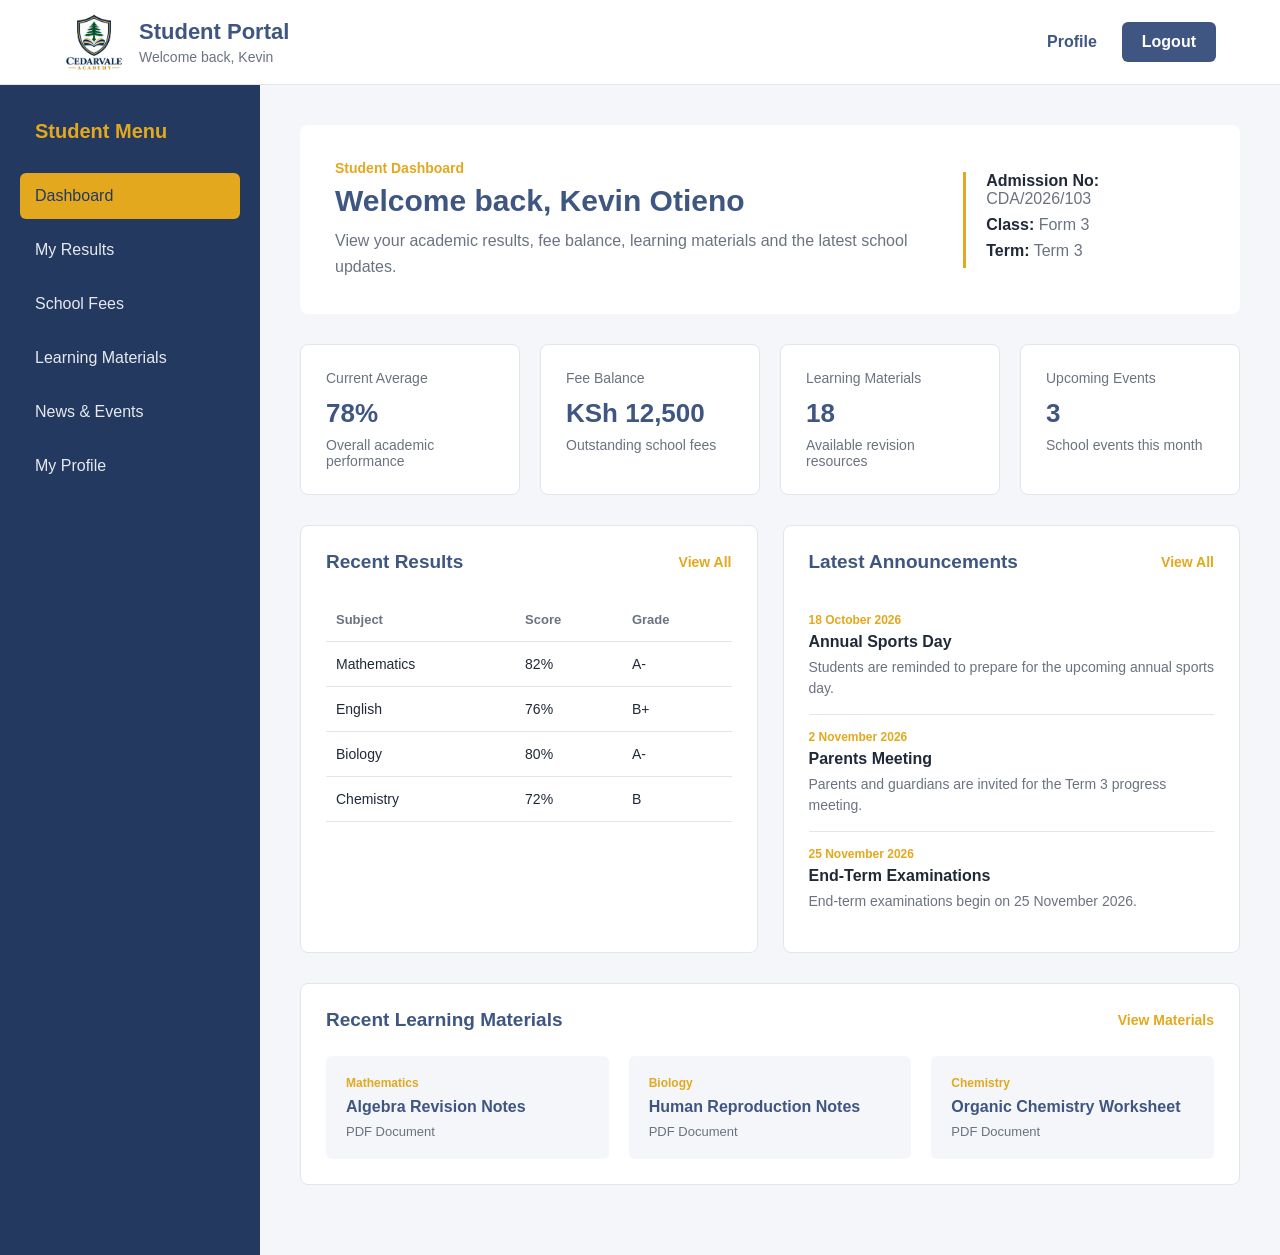
==== student-dashboard/index.html @ e0f62c04 "Build student dashboard interface" ====
<!DOCTYPE html>
<html lang="en">
<head>
    <meta charset="UTF-8">
    <meta name="viewport" content="width=device-width, initial-scale=1.0">

    <title>Student Dashboard | Cedarvale Academy</title>

    <link rel="stylesheet" href="dashboard.css">
</head>

<body>

    <header class="topbar">

        <div class="topbar__brand">
            <img
                src="../assets/logo/logo.png"
                alt="Cedarvale Academy Logo"
            >

            <div>
                <h1>Student Portal</h1>
                <p>Welcome back, Kevin</p>
            </div>
        </div>


        <div class="topbar__actions">
            <a href="#">Profile</a>
            <a href="../login/index.html" class="logout">
                Logout
            </a>
        </div>

    </header>


    <main class="dashboard">

        <!-- SIDEBAR -->

        <aside class="sidebar">

            <h2>Student Menu</h2>

            <nav class="sidebar__nav">

                <a href="#" class="sidebar__link sidebar__link--active">
                    Dashboard
                </a>

                <a href="../student-results/index.html" class="sidebar__link">
                    My Results
                </a>

                <a href="../student-fees/index.html" class="sidebar__link">
                    School Fees
                </a>

                <a href="../learning-materials/index.html" class="sidebar__link">
                    Learning Materials
                </a>

                <a href="../news/index.html" class="sidebar__link">
                    News & Events
                </a>

                <a href="#" class="sidebar__link">
                    My Profile
                </a>

            </nav>

        </aside>


        <!-- MAIN CONTENT -->

        <section class="dashboard__content">

            <div class="dashboard__welcome">

                <div>
                    <p class="dashboard__label">
                        Student Dashboard
                    </p>

                    <h2>
                        Welcome back, Kevin Otieno
                    </h2>

                    <p>
                        View your academic results, fee balance,
                        learning materials and the latest school updates.
                    </p>
                </div>

                <div class="student__info">
                    <p><strong>Admission No:</strong> CDA/2026/103</p>
                    <p><strong>Class:</strong> Form 3</p>
                    <p><strong>Term:</strong> Term 3</p>
                </div>

            </div>


            <!-- SUMMARY CARDS -->

            <div class="dashboard__cards">

                <article class="dashboard__card">

                    <p class="dashboard__card-label">
                        Current Average
                    </p>

                    <h3>78%</h3>

                    <p>
                        Overall academic performance
                    </p>

                </article>


                <article class="dashboard__card">

                    <p class="dashboard__card-label">
                        Fee Balance
                    </p>

                    <h3>KSh 12,500</h3>

                    <p>
                        Outstanding school fees
                    </p>

                </article>


                <article class="dashboard__card">

                    <p class="dashboard__card-label">
                        Learning Materials
                    </p>

                    <h3>18</h3>

                    <p>
                        Available revision resources
                    </p>

                </article>


                <article class="dashboard__card">

                    <p class="dashboard__card-label">
                        Upcoming Events
                    </p>

                    <h3>3</h3>

                    <p>
                        School events this month
                    </p>

                </article>

            </div>


            <!-- TWO COLUMN AREA -->

            <div class="dashboard__grid">

                <!-- RESULTS PREVIEW -->

                <section class="panel">

                    <div class="panel__header">
                        <h3>Recent Results</h3>

                        <a href="../student-results/index.html">
                            View All
                        </a>
                    </div>


                    <table class="results-table">

                        <thead>
                            <tr>
                                <th>Subject</th>
                                <th>Score</th>
                                <th>Grade</th>
                            </tr>
                        </thead>

                        <tbody>

                            <tr>
                                <td>Mathematics</td>
                                <td>82%</td>
                                <td>A-</td>
                            </tr>

                            <tr>
                                <td>English</td>
                                <td>76%</td>
                                <td>B+</td>
                            </tr>

                            <tr>
                                <td>Biology</td>
                                <td>80%</td>
                                <td>A-</td>
                            </tr>

                            <tr>
                                <td>Chemistry</td>
                                <td>72%</td>
                                <td>B</td>
                            </tr>

                        </tbody>

                    </table>

                </section>


                <!-- ANNOUNCEMENTS -->

                <section class="panel">

                    <div class="panel__header">
                        <h3>Latest Announcements</h3>

                        <a href="../news/index.html">
                            View All
                        </a>
                    </div>


                    <div class="announcement">

                        <p class="announcement__date">
                            18 October 2026
                        </p>

                        <h4>Annual Sports Day</h4>

                        <p>
                            Students are reminded to prepare for the upcoming
                            annual sports day.
                        </p>

                    </div>


                    <div class="announcement">

                        <p class="announcement__date">
                            2 November 2026
                        </p>

                        <h4>Parents Meeting</h4>

                        <p>
                            Parents and guardians are invited for the
                            Term 3 progress meeting.
                        </p>

                    </div>


                    <div class="announcement">

                        <p class="announcement__date">
                            25 November 2026
                        </p>

                        <h4>End-Term Examinations</h4>

                        <p>
                            End-term examinations begin on
                            25 November 2026.
                        </p>

                    </div>

                </section>

            </div>


            <!-- MATERIALS -->

            <section class="panel materials">

                <div class="panel__header">

                    <h3>Recent Learning Materials</h3>

                    <a href="../learning-materials/index.html">
                        View Materials
                    </a>

                </div>


                <div class="materials__list">

                    <div class="material">
                        <p class="material__subject">
                            Mathematics
                        </p>

                        <h4>Algebra Revision Notes</h4>

                        <p>PDF Document</p>
                    </div>


                    <div class="material">
                        <p class="material__subject">
                            Biology
                        </p>

                        <h4>Human Reproduction Notes</h4>

                        <p>PDF Document</p>
                    </div>


                    <div class="material">
                        <p class="material__subject">
                            Chemistry
                        </p>

                        <h4>Organic Chemistry Worksheet</h4>

                        <p>PDF Document</p>
                    </div>

                </div>

            </section>

        </section>

    </main>

</body>
</html>
---- student-dashboard/dashboard.css ----
* {
    margin: 0;
    padding: 0;
    box-sizing: border-box;
}


:root {
    --color-blue: #3e5681;
    --color-dark-blue: #24395f;
    --color-gold: #e3a81d;

    --color-white: #ffffff;
    --color-light: #f4f6f9;

    --color-dark: #1f2937;
    --color-grey: #6b7280;

    --color-border: #e2e5ea;
}


body {
    font-family: Arial, sans-serif;

    background-color: var(--color-light);

    color: var(--color-dark);
}


/* TOP BAR */

.topbar {
    height: 85px;

    background-color: var(--color-white);

    display: flex;
    justify-content: space-between;
    align-items: center;

    padding: 0 5%;

    border-bottom: 1px solid var(--color-border);
}


.topbar__brand {
    display: flex;
    align-items: center;

    gap: 15px;
}


.topbar__brand img {
    width: 60px;
}


.topbar__brand h1 {
    font-size: 22px;

    color: var(--color-blue);
}


.topbar__brand p {
    margin-top: 4px;

    color: var(--color-grey);

    font-size: 14px;
}


.topbar__actions {
    display: flex;
    align-items: center;

    gap: 25px;
}


.topbar__actions a {
    text-decoration: none;

    color: var(--color-blue);

    font-weight: 600;
}


.topbar__actions .logout {
    background-color: var(--color-blue);

    color: var(--color-white);

    padding: 11px 20px;

    border-radius: 6px;
}


/* DASHBOARD LAYOUT */

.dashboard {
    min-height: calc(100vh - 85px);

    display: flex;
}


/* SIDEBAR */

.sidebar {
    width: 260px;

    background-color: var(--color-dark-blue);

    padding: 35px 20px;

    color: var(--color-white);
}


.sidebar h2 {
    font-size: 20px;

    margin-bottom: 30px;

    padding-left: 15px;

    color: var(--color-gold);
}


.sidebar__nav {
    display: flex;

    flex-direction: column;

    gap: 8px;
}


.sidebar__link {
    display: block;

    padding: 14px 15px;

    color: #e6e9ef;

    text-decoration: none;

    border-radius: 6px;
}


.sidebar__link:hover {
    background-color: rgba(255, 255, 255, 0.08);
}


.sidebar__link--active {
    background-color: var(--color-gold);

    color: var(--color-dark-blue);
}


/* MAIN DASHBOARD CONTENT */

.dashboard__content {
    flex: 1;

    padding: 40px;
}


/* WELCOME */

.dashboard__welcome {
    background-color: var(--color-white);

    padding: 35px;

    border-radius: 8px;

    display: flex;

    justify-content: space-between;
    align-items: center;

    margin-bottom: 30px;
}


.dashboard__label {
    color: var(--color-gold);

    font-size: 14px;

    font-weight: 600;

    margin-bottom: 8px;
}


.dashboard__welcome h2 {
    color: var(--color-blue);

    font-size: 30px;

    margin-bottom: 10px;
}


.dashboard__welcome > div:first-child > p:last-child {
    color: var(--color-grey);

    max-width: 650px;

    line-height: 1.6;
}


.student__info {
    min-width: 220px;

    border-left: 3px solid var(--color-gold);

    padding-left: 20px;
}


.student__info p {
    margin-bottom: 8px;

    color: var(--color-grey);
}


.student__info strong {
    color: var(--color-dark);
}


/* SUMMARY CARDS */

.dashboard__cards {
    display: flex;

    gap: 20px;

    margin-bottom: 30px;
}


.dashboard__card {
    flex: 1;

    background-color: var(--color-white);

    padding: 25px;

    border-radius: 8px;

    border: 1px solid var(--color-border);
}


.dashboard__card-label {
    color: var(--color-grey);

    font-size: 14px;

    margin-bottom: 12px;
}


.dashboard__card h3 {
    color: var(--color-blue);

    font-size: 26px;

    margin-bottom: 8px;
}


.dashboard__card p:last-child {
    color: var(--color-grey);

    font-size: 14px;
}


/* GRID */

.dashboard__grid {
    display: flex;

    gap: 25px;

    margin-bottom: 30px;
}


/* PANELS */

.panel {
    flex: 1;

    background-color: var(--color-white);

    padding: 25px;

    border-radius: 8px;

    border: 1px solid var(--color-border);
}


.panel__header {
    display: flex;

    justify-content: space-between;
    align-items: center;

    margin-bottom: 25px;
}


.panel__header h3 {
    color: var(--color-blue);

    font-size: 19px;
}


.panel__header a {
    color: var(--color-gold);

    text-decoration: none;

    font-weight: 600;

    font-size: 14px;
}


/* RESULTS TABLE */

.results-table {
    width: 100%;

    border-collapse: collapse;
}


.results-table th,
.results-table td {
    padding: 14px 10px;

    text-align: left;

    border-bottom: 1px solid var(--color-border);
}


.results-table th {
    color: var(--color-grey);

    font-size: 13px;
}


.results-table td {
    font-size: 14px;
}


/* ANNOUNCEMENTS */

.announcement {
    padding: 15px 0;

    border-bottom: 1px solid var(--color-border);
}


.announcement:last-child {
    border-bottom: none;
}


.announcement__date {
    color: var(--color-gold);

    font-size: 12px;

    font-weight: 600;

    margin-bottom: 6px;
}


.announcement h4 {
    color: var(--color-dark);

    margin-bottom: 6px;
}


.announcement p:last-child {
    color: var(--color-grey);

    font-size: 14px;

    line-height: 1.5;
}


/* MATERIALS */

.materials {
    margin-bottom: 30px;
}


.materials__list {
    display: flex;

    gap: 20px;
}


.material {
    flex: 1;

    background-color: var(--color-light);

    padding: 20px;

    border-radius: 6px;
}


.material__subject {
    color: var(--color-gold);

    font-size: 12px;

    font-weight: 600;

    margin-bottom: 8px;
}


.material h4 {
    color: var(--color-blue);

    margin-bottom: 8px;
}


.material p:last-child {
    color: var(--color-grey);

    font-size: 13px;
}
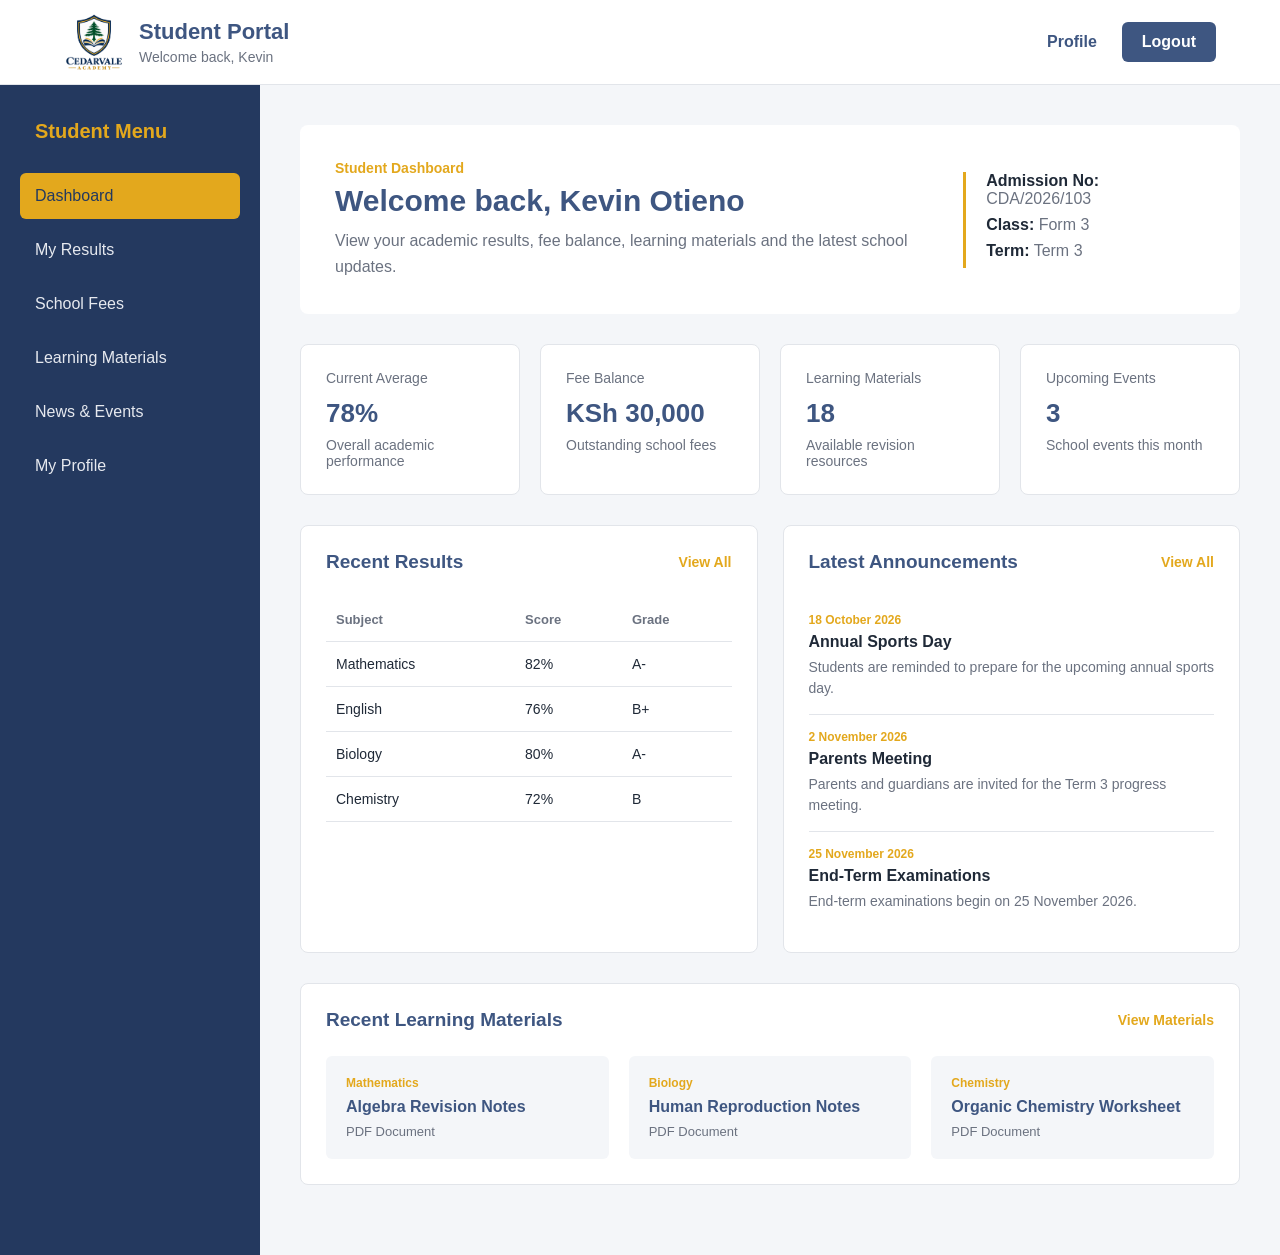
==== commit 3ceb3814: "Update student fee balance" ====
--- a/student-dashboard/index.html
+++ b/student-dashboard/index.html
@@ -130,7 +130,7 @@
                         Fee Balance
                     </p>
 
-                    <h3>KSh 12,500</h3>
+                    <h3>KSh 30,000</h3>
 
                     <p>
                         Outstanding school fees
